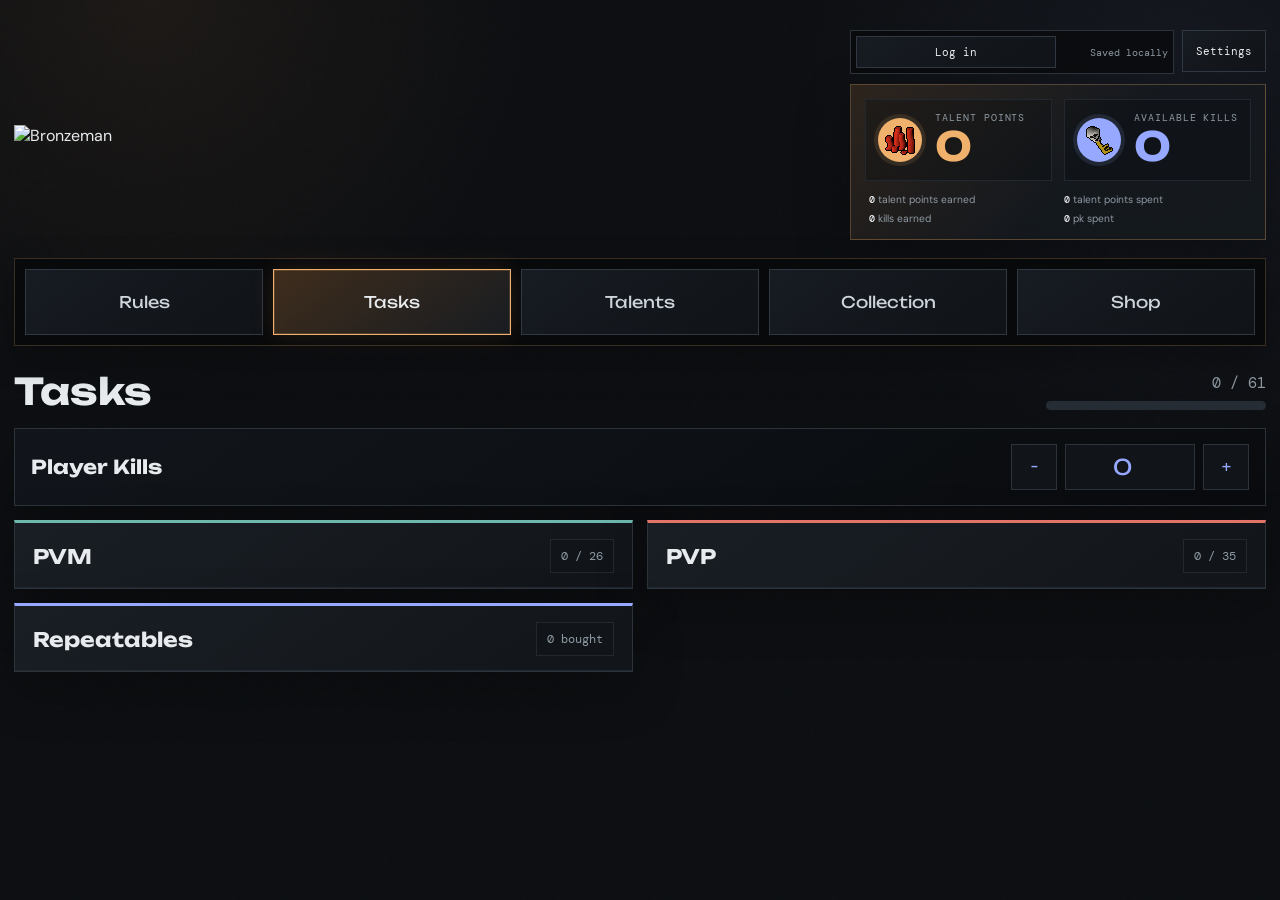
==== index.html @ a787fce7 "small fixes" ====
<!doctype html>
<html lang="en">
<head>
  <meta charset="UTF-8" />
  <meta name="viewport" content="width=device-width, initial-scale=1.0" />
  <title>Bronzeman Tracker</title>
  <link rel="preconnect" href="https://fonts.googleapis.com" />
  <link rel="preconnect" href="https://fonts.gstatic.com" crossorigin />
  <link href="https://fonts.googleapis.com/css2?family=DM+Mono:wght@400;500&family=DM+Sans:opsz,wght@9..40,400;9..40,500;9..40,600;9..40,700&family=Unbounded:wght@500;600;700&display=swap" rel="stylesheet" />
  <link rel="icon" href="favicon.ico" />
  <link rel="stylesheet" href="styles.css" />
</head>
<body>
  <div class="page-noise"></div>

  <main class="app-shell">
    <header class="hero stream-hero">
      <div>
        <img class="brand-banner" src="images/BronzemanPvP.png" alt="Bronzeman" />
      </div>

      <div class="header-side">
        <section class="auth-panel" aria-label="Account">
          <div class="account-main">
            <button id="loginButton" class="login-button" type="button">Log in</button>
            <div id="userPanel" class="user-panel" hidden>
              <img id="userPhoto" alt="" />
              <span id="userName"></span>
            </div>
            <span id="saveStatus" class="save-status">Saved locally</span>
          </div>
          <div class="settings-wrap">
            <button id="settingsButton" class="settings-button" type="button" aria-haspopup="menu" aria-expanded="false">Settings</button>
            <div id="settingsMenu" class="settings-menu" role="menu" hidden>
              <button id="resetButton" class="settings-item danger" type="button" role="menuitem">Reset progress</button>
              <div class="settings-divider"></div>
              <button id="logoutButton" class="settings-item" type="button" role="menuitem">Sign out</button>
            </div>
          </div>
        </section>

        <section class="point-panel" aria-label="Point totals">
        <div class="point-stat primary">
          <span class="point-icon"><img src="images/other/Blood_money_10000.png" alt="" /></span>
          <div>
            <span class="stat-label">TALENT POINTS</span>
            <strong id="availablePoints">0</strong>
          </div>
        </div>
        <div class="point-stat">
          <span class="point-icon kp"><img src="images/items/Loot%20key.png" alt="" /></span>
          <div>
            <span class="stat-label">AVAILABLE KILLS</span>
            <strong id="killPoints">0</strong>
          </div>
        </div>
        <div class="point-breakdown" aria-label="Point breakdown">
          <span><b id="earnedPoints">0</b> talent points earned</span>
          <span><b id="spentPoints">0</b> talent points spent</span>
          <span><b id="killsEarned">0</b> kills earned</span>
          <span><b id="shopSpent">0</b> pk spent</span>
        </div>
      </section>
      </div>
    </header>

    <nav class="tabs" aria-label="Progress sections">
      <button class="tab-button" type="button" data-tab="rules" aria-selected="false">Rules</button>
      <button class="tab-button active" type="button" data-tab="tasks" aria-selected="true">Tasks</button>
      <button class="tab-button" type="button" data-tab="talents" aria-selected="false">Talents</button>
      <button class="tab-button" type="button" data-tab="unlocks" aria-selected="false">Collection</button>
      <button class="tab-button" type="button" data-tab="shop" aria-selected="false">Shop</button>
    </nav>

    <section class="tab-panel active" id="tasksPanel">
      <section class="section-heading compact-heading">
        <h2>Tasks</h2>
        <div class="progress-summary">
          <span id="challengeProgress">0 / 61</span>
          <div class="progress-track" aria-hidden="true"><span id="progressBar"></span></div>
        </div>
      </section>

      <section class="kill-counter" aria-label="Player kill counter">
        <h3>Player Kills</h3>
        <div class="kill-controls">
          <button id="removeKillButton" type="button" aria-label="Remove one player kill">-</button>
          <input id="playerKills" type="number" min="0" step="1" value="0" aria-label="Player kills" />
          <button id="addKillButton" type="button" aria-label="Add one player kill">+</button>
        </div>
      </section>

      <section class="challenge-area">
        <article class="challenge-card pvm-card">
          <div class="card-header">
            <h3>PVM</h3>
            <span class="challenge-count" id="pvmCount">0 / 26</span>
          </div>
          <div class="challenge-list staged" id="pvmList"></div>
        </article>

        <article class="challenge-card pvp-card">
          <div class="card-header">
            <h3>PVP</h3>
            <span class="challenge-count" id="pvpCount">0 / 35</span>
          </div>
          <div class="challenge-list" id="pvpList"></div>
        </article>

        <article class="challenge-card repeatable-card">
          <div class="card-header">
            <h3>Repeatables</h3>
            <span class="challenge-count" id="repeatableCount">0 bought</span>
          </div>
          <div class="challenge-list" id="repeatableList"></div>
        </article>
      </section>
    </section>

    <section class="tab-panel" id="talentsPanel">
      <section class="section-heading compact-heading">
        <h2>Talents</h2>
      </section>

      <section class="tree-wrap" aria-label="Bronzeman unlock tree">
        <div class="tree-legend">
          <span><i class="legend-dot available"></i>Available</span>
          <span><i class="legend-dot locked"></i>Locked</span>
          <span><i class="legend-dot purchased"></i>Bought</span>
        </div>
        <div class="talent-tree" id="talentTree"></div>
      </section>
    </section>

    <section class="tab-panel" id="unlocksPanel">
      <section class="section-heading compact-heading">
        <h2>Collection</h2>
      </section>

      <section class="collection-control-strip" aria-label="Collection controls">
        <label class="collection-search">
          <span>Search</span>
          <input id="collectionSearch" type="search" list="collectionSearchResults" autocomplete="off" placeholder="Search items" />
          <datalist id="collectionSearchResults"></datalist>
        </label>
        <button id="manualUnlockButton" class="manual-unlock-button" type="button">Unlock</button>
        <div class="collection-filters" id="collectionFilters" role="group" aria-label="Collection filter"></div>
      </section>

      <section class="unlocked-wrap" id="unlocksList" aria-label="Collection"></section>
    </section>

    <section class="tab-panel" id="shopPanel">
      <section class="section-heading compact-heading">
        <h2>Shop</h2>
      </section>

      <section class="shop-grid" id="shopList" aria-label="GE purchase shop"></section>
    </section>

    <section class="tab-panel" id="rulesPanel">
      <section class="section-heading compact-heading">
        <h2>Rules</h2>
      </section>

      <section class="rules-wrap" aria-label="Bronzeman mode rules and information">
        <article class="rules-intro">
          <h3>Bronzeman Mode</h3>
          <p>Wilderness Bronzeman is a PvP-first OSRS challenge where progress comes from Wilderness content, player kills, and milestone unlocks.</p>
        </article>

        <div class="rules-grid">
          <article class="rule-card">
            <h3>Wilderness Locked</h3>
            <p>Progress stays in the Wilderness and PvP spaces, including LMS and other PvP minigames.</p>
          </article>
          <article class="rule-card">
            <h3>PK Loot Unlocks</h3>
            <p>PK loot unlocks regular collection items, but anything that exists as a talent still requires buying that talent before use.</p>
          </article>
          <article class="rule-card">
            <h3>Talent Items</h3>
            <p>Buying a talent unlocks one copy. If the item uses an attachment or imbue, future rebuilds require buying that attachment from the shop, like Saradomin's tear for a blessed Saradomin sword.</p>
          </article>
          <article class="rule-card">
            <h3>PvM Task Timing</h3>
            <p>Items that complete PvM challenges do not award talent points until the account also meets that challenge tier's kill requirement.</p>
          </article>
          <article class="rule-card">
            <h3>Tasks Buy Talents</h3>
            <p>Completed tasks award talent points for account power.</p>
          </article>
          <article class="rule-card">
            <h3>Kills Buy Supplies</h3>
            <p>Each player kill awards PK points that can be spent on GE shop purchases and repeatable KC grinds.</p>
          </article>
          <article class="rule-card">
            <h3>GE Purchases Use Shop</h3>
            <p>The shop is for items bought from the Grand Exchange instead of earned through Wilderness content.</p>
          </article>
          <article class="rule-card">
            <h3>Honor The Spirit</h3>
            <p>Off-meta, risky, and funny PK setups are encouraged.</p>
          </article>
        </div>
      </section>
    </section>

  </main>

  <template id="challengeTemplate">
    <label class="challenge-item">
      <input type="checkbox" />
      <span class="checkmark" aria-hidden="true"></span>
      <span class="challenge-text"></span>
      <span class="point-reward">+1 TP</span>
    </label>
  </template>

  <script type="module" src="app.js"></script>
</body>
</html>
---- styles.css ----
@import url("https://fonts.googleapis.com/css2?family=DM+Mono:wght@400;500&family=DM+Sans:opsz,wght@9..40,400;9..40,500;9..40,600;9..40,700&family=Unbounded:wght@500;600;700&display=swap");

:root {
  --bg: #0d0f12;
  --bg-deep: #08090b;
  --panel: #15191e;
  --panel-2: #1a1f25;
  --line: #2c333b;
  --line-soft: #22282f;
  --text: #e8ebed;
  --muted: #8f9aa3;
  --faint: #5c6670;
  --bronze: #d18d4b;
  --bronze-bright: #f0b16c;
  --bronze-dark: #7e4723;
  --pvm: #6db7ad;
  --pvp: #e27467;
  --kp: #96a8ff;
  --good: #8fd174;
  --danger: #e67d72;
  --shadow: 0 18px 50px rgba(0, 0, 0, 0.28);
}

* {
  box-sizing: border-box;
}

html {
  min-width: 320px;
  background: var(--bg-deep);
}

body {
  margin: 0;
  min-height: 100vh;
  color: var(--text);
  background:
    radial-gradient(circle at 8% 0%, rgba(209, 141, 75, 0.10), transparent 30rem),
    radial-gradient(circle at 90% 20%, rgba(109, 183, 173, 0.07), transparent 28rem),
    var(--bg);
  font-family: "DM Sans", Arial, sans-serif;
}

button,
input {
  font: inherit;
}

button {
  color: inherit;
}

.page-noise {
  position: fixed;
  pointer-events: none;
  inset: 0;
  opacity: 0.18;
  background-image: url("data:image/svg+xml,%3Csvg viewBox='0 0 220 220' xmlns='http://www.w3.org/2000/svg'%3E%3Cfilter id='n'%3E%3CfeTurbulence type='fractalNoise' baseFrequency='.9' numOctaves='2' stitchTiles='stitch'/%3E%3C/filter%3E%3Crect width='100%25' height='100%25' filter='url(%23n)' opacity='.26'/%3E%3C/svg%3E");
  mix-blend-mode: soft-light;
}

.app-shell {
  position: relative;
  width: min(1220px, calc(100% - 34px));
  margin: 0 auto;
  padding: 58px 0 36px;
}

.hero {
  display: grid;
  grid-template-columns: 1fr auto;
  align-items: end;
  gap: 32px;
  padding-bottom: 34px;
}

.eyebrow {
  margin: 0 0 8px;
  color: var(--bronze);
  font-family: "DM Mono", monospace;
  font-size: 0.69rem;
  font-weight: 500;
  letter-spacing: 0.12em;
}

h1,
h2,
h3,
strong {
  margin: 0;
}

h1,
h2,
h3 {
  font-family: "Unbounded", sans-serif;
  letter-spacing: 0;
}

h1 {
  max-width: 750px;
  font-size: clamp(2.2rem, 5vw, 4.7rem);
  line-height: 0.97;
}

h1 span {
  color: var(--bronze-bright);
}

.hero-copy {
  max-width: 610px;
  margin: 18px 0 0;
  color: var(--muted);
  font-size: 1rem;
  line-height: 1.55;
}

.point-panel {
  display: grid;
  width: 350px;
  gap: 13px;
  padding: 18px;
  background: linear-gradient(135deg, rgba(209, 141, 75, 0.16), rgba(21, 25, 30, 0.9) 55%);
  border: 1px solid rgba(240, 177, 108, 0.42);
  box-shadow: var(--shadow);
}

.point-stat {
  display: grid;
  grid-template-columns: auto 1fr;
  align-items: center;
  gap: 13px;
}

.point-stat.primary {
  padding-bottom: 13px;
  border-bottom: 1px solid rgba(255, 255, 255, 0.08);
}

.point-icon {
  display: grid;
  place-items: center;
  width: 48px;
  height: 48px;
  color: #1c1510;
  background: var(--bronze-bright);
  border-radius: 50%;
  font-family: "DM Mono", monospace;
  font-size: 0.78rem;
  font-weight: 500;
  box-shadow: 0 0 0 4px rgba(240, 177, 108, 0.12);
}

.point-icon.kp {
  color: #101322;
  background: var(--kp);
  box-shadow: 0 0 0 4px rgba(150, 168, 255, 0.12);
}

.stat-label {
  display: block;
  color: var(--muted);
  font-family: "DM Mono", monospace;
  font-size: 0.64rem;
  letter-spacing: 0.09em;
}

#availablePoints,
#killPoints {
  font-family: "Unbounded", sans-serif;
  font-size: 2.1rem;
  line-height: 1.1;
}

#availablePoints {
  color: var(--bronze-bright);
}

#killPoints {
  color: var(--kp);
}

.point-breakdown {
  display: flex;
  flex-wrap: wrap;
  gap: 8px 15px;
  color: var(--muted);
  font-size: 0.78rem;
}

.point-breakdown b {
  color: var(--text);
  font-family: "DM Mono", monospace;
  font-weight: 500;
}

.rule-strip {
  display: flex;
  align-items: center;
  gap: 11px;
  min-height: 52px;
  margin-bottom: 26px;
  padding: 11px 14px;
  color: #b9c1c7;
  background: rgba(25, 30, 36, 0.78);
  border-top: 1px solid var(--line);
  border-bottom: 1px solid var(--line);
  font-size: 0.87rem;
}

.rule-strip p {
  margin: 0;
  line-height: 1.4;
}

.rule-bullet {
  width: 8px;
  height: 8px;
  flex: none;
  background: var(--bronze);
  transform: rotate(45deg);
}

.reset-button {
  margin-left: auto;
  flex: none;
  padding: 7px 10px;
  color: var(--muted);
  background: transparent;
  border: 1px solid var(--line);
  cursor: pointer;
  font: 0.72rem "DM Mono", monospace;
  transition: 160ms ease;
}

.reset-button:hover {
  color: var(--danger);
  border-color: var(--danger);
}

.tabs {
  display: flex;
  gap: 8px;
  margin-bottom: 34px;
  padding: 6px;
  background: rgba(9, 11, 14, 0.58);
  border: 1px solid var(--line);
}

.tab-button {
  min-height: 38px;
  padding: 0 15px;
  color: var(--muted);
  background: transparent;
  border: 1px solid transparent;
  cursor: pointer;
  font: 0.72rem "DM Mono", monospace;
  letter-spacing: 0.04em;
  transition: 150ms ease;
}

.tab-button:hover,
.tab-button.active {
  color: var(--text);
  background: var(--panel-2);
  border-color: var(--line);
}

.tab-button.active {
  color: var(--bronze-bright);
}

.tab-panel {
  display: none;
}

.tab-panel.active {
  display: block;
}

.section-heading {
  display: flex;
  align-items: end;
  justify-content: space-between;
  gap: 24px;
  margin-bottom: 18px;
}

.section-heading h2 {
  font-size: clamp(1.2rem, 2vw, 1.6rem);
}

.progress-summary {
  display: grid;
  gap: 8px;
  min-width: min(310px, 100%);
  color: var(--muted);
  font-family: "DM Mono", monospace;
  font-size: 0.72rem;
  text-align: right;
}

.progress-track {
  width: 100%;
  height: 7px;
  overflow: hidden;
  background: #252c33;
  border-radius: 999px;
}

.progress-track span {
  display: block;
  width: 0;
  height: 100%;
  background: linear-gradient(90deg, var(--bronze-dark), var(--bronze-bright));
  border-radius: inherit;
  transition: width 240ms ease;
}

.kill-counter {
  display: flex;
  align-items: center;
  justify-content: space-between;
  gap: 18px;
  margin-bottom: 18px;
  padding: 16px 18px;
  background: linear-gradient(145deg, rgba(19, 23, 29, 0.98), rgba(12, 15, 19, 0.98));
  border: 1px solid var(--line);
  box-shadow: var(--shadow);
}

.kill-counter h3 {
  font-size: 0.95rem;
}

.kill-controls {
  display: grid;
  grid-template-columns: 38px 110px 38px;
  gap: 8px;
}

.kill-controls button,
.kill-controls input {
  height: 38px;
  color: var(--text);
  background: #11151a;
  border: 1px solid var(--line);
  text-align: center;
}

.kill-controls button {
  cursor: pointer;
  color: var(--kp);
  font: 1.05rem "DM Mono", monospace;
}

.challenge-area {
  display: grid;
  grid-template-columns: repeat(2, minmax(0, 1fr));
  gap: 18px;
}

.challenge-card {
  overflow: hidden;
  background: linear-gradient(145deg, rgba(26, 31, 37, 0.98), rgba(18, 22, 27, 0.98));
  border: 1px solid var(--line);
  box-shadow: var(--shadow);
}

.pvm-card {
  border-top: 3px solid var(--pvm);
}

.pvp-card {
  border-top: 3px solid var(--pvp);
}

.repeatable-card {
  border-top: 3px solid var(--kp);
}

.card-header {
  display: flex;
  align-items: center;
  justify-content: space-between;
  gap: 16px;
  padding: 21px 22px 17px;
  border-bottom: 1px solid var(--line-soft);
}

.card-header .eyebrow {
  margin-bottom: 7px;
}

.pvm-card .eyebrow {
  color: var(--pvm);
}

.pvp-card .eyebrow {
  color: var(--pvp);
}

.card-header h3 {
  font-size: 1rem;
}

.challenge-count {
  padding: 6px 8px;
  color: var(--muted);
  background: #11151a;
  border: 1px solid var(--line-soft);
  font: 0.68rem "DM Mono", monospace;
  white-space: nowrap;
}

.challenge-list,
.stage-list {
  display: grid;
}

.challenge-stage + .challenge-stage {
  border-top: 1px solid var(--line);
}

.stage-header {
  display: flex;
  align-items: center;
  justify-content: space-between;
  gap: 12px;
  padding: 12px 16px;
  background: rgba(7, 9, 11, 0.22);
  border-bottom: 1px solid var(--line-soft);
}

.stage-header span,
.stage-header em {
  color: var(--muted);
  font: 0.64rem "DM Mono", monospace;
  letter-spacing: 0.06em;
  text-transform: uppercase;
}

.stage-header strong {
  display: block;
  margin-top: 4px;
  color: var(--text);
  font-size: 0.82rem;
}

.challenge-stage.locked .stage-header strong {
  color: var(--faint);
}

.challenge-stage.unlocked .stage-header strong {
  color: var(--pvm);
}

.challenge-item {
  display: grid;
  grid-template-columns: 24px 1fr auto;
  align-items: center;
  min-height: 42px;
  gap: 9px;
  padding: 9px 14px 9px 18px;
  border-bottom: 1px solid var(--line-soft);
  cursor: pointer;
  transition: background 140ms ease, opacity 140ms ease;
}

.challenge-item:last-child {
  border-bottom: 0;
}

.challenge-item:hover {
  background: rgba(255, 255, 255, 0.026);
}

.challenge-item.locked {
  cursor: not-allowed;
  opacity: 0.52;
}

.repeatable-item {
  cursor: default;
}

.repeatable-item .repeatable-mark {
  color: var(--kp);
  border-color: rgba(245, 181, 96, 0.5);
  font-size: 0.48rem;
}

.repeatable-actions {
  display: inline-flex;
  align-items: center;
  gap: 8px;
}

.repeatable-actions button {
  min-width: 54px;
  padding: 6px 8px;
  color: #15120d;
  background: var(--kp);
  border: 0;
  border-radius: 3px;
  font: 0.62rem "DM Mono", monospace;
  cursor: pointer;
}

.repeatable-actions button:disabled {
  color: var(--faint);
  background: #20262c;
  cursor: not-allowed;
}

.challenge-item input {
  position: absolute;
  opacity: 0;
  pointer-events: none;
}

.checkmark {
  display: grid;
  place-items: center;
  width: 23px;
  height: 18px;
  color: transparent;
  border: 1px solid #67717b;
  border-radius: 3px;
  font: 0.53rem "DM Mono", monospace;
  font-weight: 700;
  transition: 140ms ease;
}

.challenge-text {
  color: #cbd1d6;
  font-size: 0.84rem;
  line-height: 1.24;
  transition: 140ms ease;
}

.point-reward {
  color: var(--faint);
  font: 0.63rem "DM Mono", monospace;
  white-space: nowrap;
}

.challenge-item input:checked + .checkmark {
  color: #12170f;
  background: var(--good);
  border-color: var(--good);
}

.challenge-item:has(input:checked) .challenge-text {
  color: #77828b;
  text-decoration: line-through;
  text-decoration-color: #59636c;
}

.challenge-item:has(input:checked) .point-reward {
  color: var(--good);
}

.unlock-heading {
  margin-top: 0;
}

.tree-help {
  max-width: 410px;
  margin: 0;
  color: var(--muted);
  font-size: 0.86rem;
  line-height: 1.45;
  text-align: right;
}

.tree-wrap {
  overflow-x: auto;
  padding: 20px;
  background: linear-gradient(145deg, rgba(23, 27, 32, 0.99), rgba(14, 17, 21, 0.99));
  border: 1px solid var(--line);
  box-shadow: var(--shadow);
}

.tree-legend {
  display: flex;
  justify-content: flex-end;
  flex-wrap: wrap;
  gap: 14px;
  padding-bottom: 18px;
  color: var(--muted);
  font: 0.67rem "DM Mono", monospace;
}

.tree-legend span {
  display: inline-flex;
  align-items: center;
  gap: 6px;
}

.legend-dot {
  display: inline-block;
  width: 9px;
  height: 9px;
  border-radius: 50%;
}

.legend-dot.available {
  background: var(--bronze-bright);
}

.legend-dot.locked {
  background: #52606a;
}

.legend-dot.purchased {
  background: var(--good);
}

.talent-tree {
  --tree-line: #37414a;
  display: grid;
  grid-template-columns: repeat(4, minmax(210px, 1fr));
  gap: 28px;
  min-width: 940px;
  padding: 12px 0 10px;
}

.tier {
  position: relative;
  display: grid;
  align-content: center;
  gap: 14px;
  min-height: 340px;
  padding: 40px 14px 14px;
  border: 1px solid var(--line-soft);
  background: rgba(7, 9, 11, 0.22);
}

.tier::after {
  position: absolute;
  z-index: 0;
  top: 50%;
  right: -29px;
  width: 29px;
  height: 2px;
  content: "";
  background: var(--tree-line);
}

.tier::before {
  position: absolute;
  z-index: 0;
  top: calc(50% - 4px);
  right: -29px;
  width: 9px;
  height: 9px;
  content: "";
  background: var(--tree-line);
  transform: rotate(45deg);
}

.tier:last-child::after,
.tier:last-child::before {
  display: none;
}

.tier-label {
  position: absolute;
  top: 13px;
  left: 16px;
  color: var(--faint);
  font: 0.64rem "DM Mono", monospace;
  letter-spacing: 0.08em;
}

.tier-label b {
  color: var(--bronze);
  font-weight: 500;
}
.tier-requirement {
  position: absolute;
  top: 13px;
  right: 16px;
  color: var(--faint);
  font: 0.64rem "DM Mono", monospace;
  letter-spacing: 0.04em;
}

.tier-requirement.unlocked {
  color: var(--good);
}

.tier-requirement.locked {
  color: var(--muted);
}

.talent-node {
  position: relative;
  z-index: 1;
  display: grid;
  grid-template-columns: 42px 1fr auto;
  align-items: center;
  min-height: 82px;
  gap: 10px;
  padding: 12px;
  color: var(--text);
  background: linear-gradient(145deg, #20262d, #151a1f);
  border: 1px solid #3b464f;
  cursor: pointer;
  text-align: left;
  transition: transform 160ms ease, border-color 160ms ease, background 160ms ease, opacity 160ms ease;
}

.talent-node:not(:disabled):hover {
  transform: translateY(-3px);
  border-color: var(--bronze-bright);
}

.talent-node:disabled {
  cursor: not-allowed;
}

.talent-node.locked {
  opacity: 0.52;
  background: #151a1e;
  border-color: #273038;
}

.talent-node.available {
  border-color: rgba(240, 177, 108, 0.72);
  box-shadow: inset 0 0 0 1px rgba(240, 177, 108, 0.11), 0 0 20px rgba(209, 141, 75, 0.08);
}

.talent-node.purchased {
  border-color: rgba(143, 209, 116, 0.75);
  background: linear-gradient(145deg, rgba(48, 76, 47, 0.95), rgba(24, 37, 28, 0.95));
}

.node-art {
  display: grid;
  place-items: center;
  width: 42px;
  height: 42px;
  background: rgba(0, 0, 0, 0.24);
  border: 1px solid var(--line-soft);
}

.node-art img,
.shop-art img {
  max-width: 32px;
  max-height: 32px;
  image-rendering: pixelated;
}

.node-name {
  display: block;
  font-family: "Unbounded", sans-serif;
  font-size: 0.69rem;
  font-weight: 600;
  line-height: 1.35;
}

.node-meta {
  display: block;
  margin-top: 5px;
  color: var(--muted);
  font: 0.58rem "DM Mono", monospace;
  letter-spacing: 0.02em;
}

.node-cost {
  display: grid;
  place-items: center;
  width: 38px;
  height: 38px;
  color: #17120d;
  background: var(--bronze-bright);
  border-radius: 50%;
  font: 0.62rem "DM Mono", monospace;
  font-weight: 500;
  text-align: center;
}

.purchased .node-cost {
  color: #0d170d;
  background: var(--good);
}

.locked .node-cost {
  color: #9aa4ad;
  background: #2d353d;
}

.shop-grid {
  display: grid;
  grid-template-columns: repeat(2, minmax(0, 1fr));
  gap: 14px;
}

.shop-item {
  display: grid;
  grid-template-columns: 74px 1fr auto;
  align-items: center;
  gap: 14px;
  min-height: 104px;
  padding: 15px;
  background: linear-gradient(145deg, rgba(26, 31, 37, 0.98), rgba(18, 22, 27, 0.98));
  border: 1px solid var(--line);
  box-shadow: var(--shadow);
}

.shop-item.locked {
  opacity: 0.68;
}

.shop-art {
  display: flex;
  align-items: center;
  justify-content: center;
  flex-wrap: wrap;
  gap: 4px;
  min-height: 62px;
  padding: 8px;
  background: rgba(0, 0, 0, 0.24);
  border: 1px solid var(--line-soft);
}

.shop-copy h3 {
  margin-bottom: 6px;
  font-size: 0.84rem;
}

.shop-copy p {
  margin: 0 0 7px;
  color: var(--muted);
  font-size: 0.81rem;
  line-height: 1.35;
}

.shop-copy span {
  color: var(--faint);
  font: 0.63rem "DM Mono", monospace;
}

.shop-item button {
  min-width: 66px;
  height: 38px;
  color: #12151f;
  background: var(--kp);
  border: 0;
  cursor: pointer;
  font: 0.7rem "DM Mono", monospace;
  font-weight: 500;
}

.shop-item button:disabled {
  color: #9aa4ad;
  background: #2d353d;
  cursor: not-allowed;
}

footer {
  display: flex;
  justify-content: space-between;
  gap: 18px;
  margin-top: 23px;
  color: var(--faint);
  font-size: 0.72rem;
}

footer p {
  margin: 0;
}

code {
  color: #aeb7be;
  font-family: "DM Mono", monospace;
}

@media (max-width: 900px) {
  .app-shell {
    width: min(100% - 24px, 680px);
    padding-top: 36px;
  }

  .hero {
    grid-template-columns: 1fr;
    align-items: start;
  }

  .point-panel {
    width: min(100%, 390px);
  }

  .rule-strip,
  .section-heading,
  .kill-counter,
  footer {
    align-items: flex-start;
    flex-direction: column;
  }

  .reset-button {
    margin-left: 0;
  }

  .progress-summary,
  .tree-help {
    text-align: left;
  }

  .tabs {
    overflow-x: auto;
  }

  .tab-button {
    flex: 0 0 auto;
  }

  .challenge-area,
  .shop-grid {
    grid-template-columns: 1fr;
  }

  .talent-tree {
    min-width: 900px;
  }
}

@media (max-width: 520px) {
  .app-shell {
    width: min(100% - 18px, 620px);
  }

  h1 {
    font-size: 2.15rem;
  }

  .point-panel {
    width: 100%;
  }

  .tabs {
    padding: 5px;
  }

  .tab-button {
    padding: 0 10px;
    font-size: 0.66rem;
  }

  .kill-controls {
    width: 100%;
    grid-template-columns: 38px 1fr 38px;
  }

  .challenge-item {
    grid-template-columns: 24px 1fr;
  }

  .point-reward {
    grid-column: 2;
    font-size: 0.56rem;
  }

  .shop-item {
    grid-template-columns: 58px 1fr;
  }

  .shop-item button {
    grid-column: 2;
    width: max-content;
  }
}

/* Stream cleanup */
body {
  background:
    radial-gradient(circle at 12% 0%, rgba(209, 141, 75, 0.08), transparent 24rem),
    radial-gradient(circle at 92% 10%, rgba(150, 168, 255, 0.06), transparent 24rem),
    var(--bg);
}

.app-shell {
  width: min(1280px, calc(100% - 28px));
  padding: 30px 0 24px;
}

.stream-hero {
  align-items: center;
  padding-bottom: 18px;
}

.stream-hero .eyebrow {
  margin-bottom: 6px;
  font-size: 0.78rem;
}

.stream-hero h1 {
  font-size: clamp(2.8rem, 6vw, 5.8rem);
  line-height: 0.9;
}

.hero-copy,
.rule-strip,
.tree-help,
.node-meta {
  display: none;
}

.point-panel {
  width: min(430px, 100%);
  grid-template-columns: repeat(2, minmax(0, 1fr));
  gap: 12px;
  padding: 14px;
  border-color: rgba(240, 177, 108, 0.28);
}

.point-stat,
.point-stat.primary {
  display: grid;
  grid-template-columns: auto 1fr;
  min-height: 82px;
  padding: 12px;
  background: rgba(7, 9, 11, 0.28);
  border: 1px solid var(--line-soft);
}

.point-stat.primary {
  border-bottom: 1px solid var(--line-soft);
}

.point-icon {
  width: 44px;
  height: 44px;
}

#availablePoints,
#killPoints {
  font-size: 2.5rem;
}

.point-breakdown {
  grid-column: 1 / -1;
  justify-content: space-between;
  padding: 0 4px;
  font-size: 0.68rem;
}

.tabs {
  position: sticky;
  z-index: 5;
  top: 0;
  display: grid;
  grid-template-columns: repeat(3, minmax(0, 1fr));
  gap: 10px;
  margin: 0 0 22px;
  padding: 10px;
  background: rgba(8, 9, 11, 0.92);
  border: 1px solid rgba(240, 177, 108, 0.22);
  box-shadow: 0 14px 34px rgba(0, 0, 0, 0.28);
  backdrop-filter: blur(10px);
}

.tab-button {
  display: flex;
  align-items: center;
  justify-content: center;
  gap: 10px;
  min-height: 66px;
  padding: 0 18px;
  color: #cdd4da;
  background: linear-gradient(145deg, #171c22, #101318);
  border: 1px solid #303943;
  font: 1rem "Unbounded", sans-serif;
  letter-spacing: 0;
}

.tab-button span {
  display: grid;
  place-items: center;
  width: 30px;
  height: 30px;
  color: #101010;
  background: var(--muted);
  border-radius: 50%;
  font: 0.68rem "DM Mono", monospace;
}

.tab-button:hover,
.tab-button.active {
  color: var(--text);
  background: linear-gradient(145deg, rgba(209, 141, 75, 0.28), #181c21);
  border-color: var(--bronze-bright);
}

.tab-button.active {
  box-shadow: inset 0 0 0 1px rgba(240, 177, 108, 0.18), 0 0 24px rgba(209, 141, 75, 0.14);
}

.tab-button.active span {
  background: var(--bronze-bright);
}

.compact-heading {
  align-items: center;
  margin-bottom: 14px;
}

.compact-heading h2 {
  font-size: clamp(1.6rem, 3vw, 2.3rem);
}

.progress-summary {
  min-width: 220px;
  font-size: 0.95rem;
}

.progress-track {
  height: 9px;
}

.kill-counter {
  min-height: 78px;
  margin-bottom: 14px;
  padding: 14px 16px;
  background: linear-gradient(145deg, rgba(18, 22, 28, 0.98), rgba(9, 11, 14, 0.98));
}

.kill-counter .eyebrow {
  margin-bottom: 4px;
  color: var(--kp);
}

.kill-counter h3 {
  font-size: 1.2rem;
}

.kill-controls {
  grid-template-columns: 46px 130px 46px;
}

.kill-controls button,
.kill-controls input {
  height: 46px;
  font-size: 1.12rem;
}

.kill-controls input {
  color: var(--kp);
  font-family: "Unbounded", sans-serif;
  font-size: 1.35rem;
}

.challenge-area {
  gap: 14px;
}

.card-header {
  padding: 16px 18px 14px;
}

.card-header h3 {
  font-size: 1.12rem;
}

.challenge-count {
  padding: 8px 10px;
  font-size: 0.76rem;
}

.stage-header {
  padding: 10px 14px;
}

.stage-header span,
.stage-header em {
  font-size: 0.7rem;
}

.stage-header strong {
  font-size: 0.9rem;
}

.challenge-item {
  min-height: 46px;
  padding: 10px 14px;
}

.challenge-text {
  font-size: 0.92rem;
  line-height: 1.25;
}

.point-reward {
  font-size: 0.68rem;
}

.tree-wrap {
  padding: 16px;
}

.tree-legend {
  justify-content: flex-start;
  padding-bottom: 12px;
}

.talent-tree {
  grid-template-columns: repeat(4, minmax(220px, 1fr));
  min-width: 980px;
}

.tier {
  min-height: 315px;
}

.talent-node {
  min-height: 76px;
  grid-template-columns: 46px 1fr auto;
}

.node-art {
  width: 46px;
  height: 46px;
}

.node-art img,
.shop-art img {
  max-width: 36px;
  max-height: 36px;
}

.node-name {
  font-size: 0.78rem;
}

.shop-grid {
  grid-template-columns: repeat(4, minmax(0, 1fr));
  gap: 12px;
}

.shop-item {
  grid-template-columns: 1fr;
  align-content: start;
  min-height: 176px;
  gap: 10px;
  padding: 14px;
}

.shop-art {
  min-height: 70px;
}

.shop-copy h3 {
  min-height: 38px;
  margin: 0;
  font-size: 0.86rem;
  line-height: 1.25;
}

.shop-copy span {
  display: inline-block;
  margin-top: 8px;
  font-size: 0.72rem;
}

.shop-item button {
  width: 100%;
  height: 40px;
  font-size: 0.78rem;
}

.stream-footer {
  align-items: center;
  margin-top: 18px;
  padding-top: 12px;
  border-top: 1px solid var(--line-soft);
}

.stream-footer .reset-button {
  margin-left: 0;
}

@media (max-width: 900px) {
  .tabs {
    grid-template-columns: 1fr;
    position: static;
  }

  .tab-button {
    min-height: 54px;
  }

  .point-panel,
  .shop-grid {
    grid-template-columns: 1fr;
  }

  .point-breakdown {
    justify-content: flex-start;
  }
}

@media (max-width: 520px) {
  .stream-hero h1 {
    font-size: 2.8rem;
  }

  .tab-button {
    font-size: 0.9rem;
  }

  .shop-item {
    grid-template-columns: 1fr;
  }

  .shop-item button {
    grid-column: auto;
  }
}

/* Expanded PvP progression */
.talent-tree {
  grid-template-columns: repeat(5, minmax(220px, 1fr));
  min-width: 1180px;
}

.tier {
  min-height: 430px;
}

.card-header > h3 {
  color: var(--text);
  font-size: 1.25rem;
}

.tab-button {
  gap: 0;
}

.kill-counter > h3 {
  margin: 0;
}

@media (max-width: 900px) {
  .talent-tree {
    min-width: 1120px;
  }
}

/* Clearer point icons and safer talent sizing */
.point-icon img {
  max-width: 31px;
  max-height: 31px;
  image-rendering: pixelated;
}

.stat-label {
  line-height: 1.15;
}

.point-breakdown {
  font-size: 0.64rem;
}

.talent-tree {
  grid-template-columns: repeat(5, minmax(250px, 1fr));
  min-width: 1360px;
  gap: 22px;
}

.tier {
  align-content: start;
  min-height: 520px;
  gap: 12px;
  padding: 42px 12px 16px;
  overflow: hidden;
}

.talent-node {
  width: 100%;
  min-width: 0;
  min-height: 72px;
  grid-template-columns: 50px minmax(0, 1fr) 58px;
  gap: 8px;
  padding: 10px;
}

.node-art {
  display: flex;
  align-items: center;
  justify-content: center;
  flex-wrap: wrap;
  gap: 2px;
  width: 50px;
  height: 50px;
}

.node-art img {
  max-width: 30px;
  max-height: 30px;
}

.node-art img:nth-child(n + 2) {
  max-width: 24px;
  max-height: 24px;
}

.node-name {
  min-width: 0;
  font-size: 0.72rem;
  line-height: 1.25;
  overflow-wrap: anywhere;
}

.node-cost {
  width: 58px;
  height: 34px;
  border-radius: 7px;
  font-size: 0.54rem;
  line-height: 1.05;
}

.point-reward {
  min-width: 58px;
  text-align: right;
}

.shop-item button {
  font-size: 0.72rem;
}

@media (max-width: 900px) {
  .talent-tree {
    min-width: 1280px;
  }
}

/* Top-down talent layout */
.tree-wrap {
  overflow-x: visible;
}

.talent-tree {
  display: grid;
  grid-template-columns: 1fr;
  min-width: 0;
  gap: 18px;
  padding: 8px 0 4px;
}

.tier {
  display: grid;
  grid-template-columns: repeat(auto-fit, minmax(225px, 1fr));
  align-items: stretch;
  align-content: start;
  gap: 12px;
  min-height: 0;
  padding: 44px 14px 16px;
  overflow: visible;
}

.tier::before,
.tier::after {
  display: none;
}

.talent-node {
  min-height: 76px;
}

@media (max-width: 900px) {
  .tree-wrap {
    overflow-x: visible;
  }

  .talent-tree {
    min-width: 0;
  }
}

/* Firebase account UI */
.header-side {
  display: grid;
  gap: 10px;
  justify-items: end;
}

.auth-panel {
  display: flex;
  justify-content: flex-end;
  width: min(430px, 100%);
}

.login-button,
.logout-button {
  min-height: 36px;
  padding: 0 13px;
  color: var(--text);
  background: linear-gradient(145deg, #171c22, #101318);
  border: 1px solid #303943;
  cursor: pointer;
  font: 0.7rem "DM Mono", monospace;
  transition: 150ms ease;
}

.login-button:hover,
.logout-button:hover {
  border-color: var(--bronze-bright);
  color: var(--bronze-bright);
}

.login-button:disabled {
  opacity: 0.55;
  cursor: wait;
}

.user-panel {
  display: grid;
  grid-template-columns: 32px minmax(0, 1fr) auto;
  align-items: center;
  gap: 9px;
  max-width: 430px;
  min-height: 42px;
  padding: 5px 5px 5px 8px;
  background: rgba(8, 9, 11, 0.72);
  border: 1px solid var(--line);
}

.user-panel[hidden],
.login-button[hidden] {
  display: none;
}

.user-panel img {
  width: 32px;
  height: 32px;
  border-radius: 50%;
  background: #11151a;
}

.user-panel span {
  min-width: 0;
  overflow: hidden;
  color: var(--text);
  font-size: 0.82rem;
  text-overflow: ellipsis;
  white-space: nowrap;
}

.logout-button {
  min-height: 30px;
  padding: 0 9px;
  color: var(--muted);
  font-size: 0.62rem;
}

@media (max-width: 900px) {
  .header-side {
    justify-items: stretch;
    width: min(100%, 430px);
  }

  .auth-panel {
    justify-content: flex-start;
  }
}

/* Branding, rules, and shop stack counts */
.brand-banner {
  display: block;
  width: min(560px, 45vw);
  max-height: 170px;
  object-fit: contain;
  object-position: left center;
}

.tabs {
  grid-template-columns: repeat(4, minmax(0, 1fr));
}

.rules-wrap {
  display: grid;
  gap: 16px;
}

.rules-intro,
.rule-card {
  background: linear-gradient(145deg, rgba(26, 31, 37, 0.98), rgba(18, 22, 27, 0.98));
  border: 1px solid var(--line);
  box-shadow: var(--shadow);
}

.rules-intro {
  padding: 22px;
  border-top: 3px solid var(--bronze-bright);
}

.rules-intro h3,
.rule-card h3 {
  margin: 0 0 8px;
  font-size: 1rem;
}

.rules-intro p,
.rule-card p {
  margin: 0;
  color: var(--muted);
  font-size: 0.9rem;
  line-height: 1.45;
}

.rules-grid {
  display: grid;
  grid-template-columns: repeat(3, minmax(0, 1fr));
  gap: 12px;
}

.rule-card {
  min-height: 124px;
  padding: 17px;
}

.shop-art {
  gap: 8px;
}

.shop-stack {
  position: relative;
  display: grid;
  place-items: center;
  width: 38px;
  height: 38px;
}

.shop-stack img {
  max-width: 36px;
  max-height: 36px;
  image-rendering: pixelated;
}

.stack-amount {
  position: absolute;
  right: -2px;
  bottom: -3px;
  color: #ffff00;
  font: 0.62rem "DM Mono", monospace;
  font-weight: 500;
  line-height: 1;
  text-shadow: 1px 1px 0 #000, -1px 1px 0 #000, 1px -1px 0 #000, -1px -1px 0 #000;
  pointer-events: none;
}

.shop-copy h3 {
  min-height: auto;
}

@media (max-width: 900px) {
  .brand-banner {
    width: min(100%, 430px);
    max-height: 130px;
  }

  .tabs {
    grid-template-columns: 1fr;
  }

  .rules-grid {
    grid-template-columns: 1fr;
  }
}

/* Integrated account, save, and points header */
.header-side {
  width: min(500px, 100%);
  justify-items: stretch;
}

.auth-panel {
  position: relative;
  display: grid;
  grid-template-columns: minmax(0, 1fr) auto;
  align-items: stretch;
  gap: 8px;
  width: 100%;
}

.account-main {
  display: grid;
  grid-template-columns: minmax(0, 1fr) auto;
  align-items: center;
  gap: 8px;
  min-height: 42px;
  padding: 5px;
  background: rgba(8, 9, 11, 0.72);
  border: 1px solid var(--line);
}

.login-button {
  width: 100%;
  min-height: 32px;
}

.user-panel {
  width: 100%;
  max-width: none;
  min-height: 32px;
  grid-template-columns: 32px minmax(0, 1fr);
  padding: 0;
  background: transparent;
  border: 0;
}

.save-status {
  min-width: 104px;
  color: var(--muted);
  font: 0.62rem "DM Mono", monospace;
  text-align: right;
  white-space: nowrap;
}

.settings-wrap {
  position: relative;
}

.settings-button {
  min-height: 42px;
  padding: 0 13px;
  color: var(--text);
  background: linear-gradient(145deg, #171c22, #101318);
  border: 1px solid #303943;
  cursor: pointer;
  font: 0.68rem "DM Mono", monospace;
  transition: 150ms ease;
}

.settings-button:hover,
.settings-button[aria-expanded="true"] {
  color: var(--bronze-bright);
  border-color: var(--bronze-bright);
}

.settings-menu {
  position: absolute;
  z-index: 30;
  top: calc(100% + 7px);
  right: 0;
  display: grid;
  width: 190px;
  padding: 6px;
  background: rgba(11, 13, 16, 0.98);
  border: 1px solid var(--line);
  box-shadow: var(--shadow);
}

.settings-menu[hidden],
.settings-item[hidden] {
  display: none;
}

.settings-item {
  min-height: 36px;
  padding: 0 10px;
  color: var(--muted);
  background: transparent;
  border: 0;
  cursor: pointer;
  font: 0.68rem "DM Mono", monospace;
  text-align: left;
}

.settings-item:hover {
  color: var(--text);
  background: rgba(255, 255, 255, 0.05);
}

.settings-item.danger:hover {
  color: var(--danger);
}

.settings-divider {
  height: 1px;
  margin: 6px 0;
  background: var(--line-soft);
}

.header-side .point-panel {
  width: 100%;
}

.point-breakdown {
  display: grid;
  grid-template-columns: repeat(2, minmax(0, 1fr));
  gap: 6px 12px;
  justify-content: stretch;
}

.point-breakdown span {
  min-width: 0;
}

@media (max-width: 900px) {
  .header-side {
    width: min(100%, 500px);
  }
}

@media (max-width: 520px) {
  .auth-panel,
  .account-main {
    grid-template-columns: 1fr;
  }

  .save-status {
    min-width: 0;
    text-align: left;
  }

  .settings-button {
    width: 100%;
  }

  .settings-menu {
    left: 0;
    right: auto;
    width: 100%;
  }

  .point-breakdown {
    grid-template-columns: 1fr;
  }
}

/* Shop categories, unlocked items, and cleaner task checks */
.brand-banner {
  width: min(720px, 50vw);
  max-height: 220px;
}

.tabs {
  grid-template-columns: repeat(5, minmax(0, 1fr));
}

.checkmark {
  position: relative;
  width: 22px;
  height: 22px;
  color: transparent;
  border-radius: 4px;
}

.checkmark::after {
  position: absolute;
  top: 2px;
  left: 7px;
  width: 6px;
  height: 12px;
  content: "";
  border-right: 2px solid currentColor;
  border-bottom: 2px solid currentColor;
  opacity: 0;
  transform: rotate(42deg);
}

.challenge-item input:checked + .checkmark {
  color: #12170f;
}

.challenge-item input:checked + .checkmark::after {
  opacity: 1;
}

.shop-grid {
  display: grid;
  grid-template-columns: 1fr;
  gap: 18px;
}

.shop-category {
  display: grid;
  gap: 10px;
}

.shop-category-title,
.unlocked-group-title {
  color: var(--bronze-bright);
  font-size: 0.9rem;
}

.shop-category-grid {
  display: grid;
  grid-template-columns: repeat(4, minmax(0, 1fr));
  gap: 12px;
}

.purchase-count {
  display: inline-block;
  margin-top: 6px;
  color: var(--kp);
  font: 0.68rem "DM Mono", monospace;
}

.unlocked-wrap {
  display: grid;
  gap: 18px;
}

.unlocked-group {
  display: grid;
  gap: 10px;
}

.unlocked-grid {
  display: grid;
  grid-template-columns: repeat(5, minmax(0, 1fr));
  gap: 12px;
}

.unlocked-item {
  display: grid;
  grid-template-columns: 58px minmax(0, 1fr);
  align-items: center;
  gap: 12px;
  min-height: 82px;
  padding: 12px;
  background: linear-gradient(145deg, rgba(26, 31, 37, 0.98), rgba(18, 22, 27, 0.98));
  border: 1px solid var(--line);
  box-shadow: var(--shadow);
}

.unlocked-art {
  display: flex;
  align-items: center;
  justify-content: center;
  flex-wrap: wrap;
  gap: 2px;
  width: 58px;
  height: 58px;
  background: rgba(0, 0, 0, 0.24);
  border: 1px solid var(--line-soft);
}

.unlocked-art img {
  max-width: 34px;
  max-height: 34px;
  image-rendering: pixelated;
}

.unlocked-art img:nth-child(n + 2) {
  max-width: 25px;
  max-height: 25px;
}

.unlocked-copy h3 {
  margin: 0 0 5px;
  font-size: 0.76rem;
  line-height: 1.25;
}

.unlocked-copy span,
.empty-unlocks {
  margin: 0;
  color: var(--muted);
  font: 0.66rem "DM Mono", monospace;
}

.empty-unlocks {
  grid-column: 1 / -1;
  padding: 16px;
  background: rgba(8, 9, 11, 0.4);
  border: 1px solid var(--line-soft);
}

@media (max-width: 1100px) {
  .brand-banner {
    width: min(100%, 500px);
    max-height: 170px;
  }
}

@media (max-width: 900px) {
  .tabs,
  .shop-category-grid,
  .unlocked-grid {
    grid-template-columns: 1fr;
  }
}

/* Checkable Unlocks cards */
.unlocked-item {
  position: relative;
}

.unlocked-item.checkable {
  cursor: pointer;
  padding-right: 42px;
  transition: 150ms ease;
}

.unlocked-item.checkable:hover {
  border-color: rgba(240, 177, 108, 0.58);
}

.unlocked-item.checkable input {
  position: absolute;
  top: 12px;
  right: 12px;
  width: 20px;
  height: 20px;
  margin: 0;
  accent-color: var(--good);
  cursor: pointer;
}

.unlocked-item.checkable:has(input:checked) {
  border-color: rgba(143, 209, 116, 0.78);
  background: linear-gradient(145deg, rgba(35, 56, 34, 0.98), rgba(18, 28, 22, 0.98));
}

.unlocked-item.checkable:has(input:checked) .unlocked-copy span {
  color: var(--good);
}

/* Searchable collection controls */
.collection-control-strip {
  display: grid;
  grid-template-columns: minmax(220px, 1fr) auto minmax(150px, auto);
  gap: 10px;
  align-items: end;
  margin-bottom: 16px;
  padding: 12px;
  background: rgba(8, 9, 11, 0.58);
  border: 1px solid var(--line);
}

.collection-search,
.collection-sort {
  display: grid;
  gap: 5px;
  min-width: 0;
}

.collection-search span,
.collection-sort span {
  color: var(--muted);
  font: 0.62rem "DM Mono", monospace;
  letter-spacing: 0.06em;
  text-transform: uppercase;
}

.collection-search input,
.collection-sort select {
  width: 100%;
  min-height: 38px;
  color: var(--text);
  background: #101318;
  border: 1px solid #303943;
  padding: 0 10px;
}

.manual-unlock-button,
.collection-filters button {
  min-height: 38px;
  color: var(--muted);
  background: linear-gradient(145deg, #171c22, #101318);
  border: 1px solid #303943;
  cursor: pointer;
  font: 0.66rem "DM Mono", monospace;
  transition: 150ms ease;
}

.manual-unlock-button {
  padding: 0 14px;
  color: var(--bronze-bright);
}

.collection-filters {
  grid-column: 1 / -1;
  display: flex;
  flex-wrap: wrap;
  gap: 7px;
}

.collection-filters button {
  padding: 0 10px;
}

.manual-unlock-button:hover,
.collection-filters button:hover,
.collection-filters button.active {
  color: var(--text);
  border-color: var(--bronze-bright);
}

.collection-filters button.active {
  color: #17120d;
  background: var(--bronze-bright);
}

.unlocked-wrap {
  gap: 14px;
}

.unlocked-group {
  gap: 8px;
}

.unlocked-group-title {
  font-size: 0.78rem;
}

.unlocked-grid {
  grid-template-columns: repeat(auto-fill, minmax(150px, 1fr));
  gap: 7px;
}

.unlocked-item {
  min-height: 54px;
  grid-template-columns: 34px minmax(0, 1fr);
  gap: 8px;
  padding: 7px 8px;
  background: rgba(18, 22, 27, 0.82);
  border: 1px solid var(--line-soft);
  box-shadow: none;
}

.unlocked-art {
  width: 34px;
  height: 34px;
  background: transparent;
  border: 0;
}

.unlocked-art img {
  max-width: 31px;
  max-height: 31px;
}

.unlocked-art img:nth-child(n + 2) {
  max-width: 21px;
  max-height: 21px;
}

.unlocked-copy h3 {
  margin: 0 0 3px;
  font-size: 0.64rem;
  line-height: 1.18;
  overflow-wrap: anywhere;
}

.unlocked-copy span,
.empty-unlocks {
  font-size: 0.56rem;
  line-height: 1.15;
}

.unlocked-item.checkable {
  padding-right: 8px;
}

.unlocked-item.checkable input {
  position: absolute;
  width: 1px;
  height: 1px;
  opacity: 0;
  pointer-events: none;
}

.unlocked-item.is-unlocked {
  border-color: rgba(143, 209, 116, 0.58);
  background: rgba(22, 34, 25, 0.82);
}

.unlocked-item.is-locked {
  opacity: 0.62;
}

.unlocked-item.source-always {
  border-color: rgba(150, 168, 255, 0.44);
}

.unlocked-item.source-talent.is-unlocked {
  border-color: rgba(240, 177, 108, 0.62);
}

.unlocked-item.checkable:hover {
  border-color: rgba(240, 177, 108, 0.58);
}

.unlocked-item.checkable:has(input:checked) {
  border-color: rgba(143, 209, 116, 0.72);
  background: rgba(22, 34, 25, 0.88);
}

.unlocked-item.checkable:has(input:checked) .unlocked-copy span,
.unlocked-item.is-unlocked .unlocked-copy span {
  color: var(--good);
}

@media (max-width: 900px) {
  .collection-control-strip {
    grid-template-columns: 1fr;
  }

  .manual-unlock-button {
    width: 100%;
  }

  .unlocked-grid {
    grid-template-columns: repeat(auto-fill, minmax(142px, 1fr));
  }
}
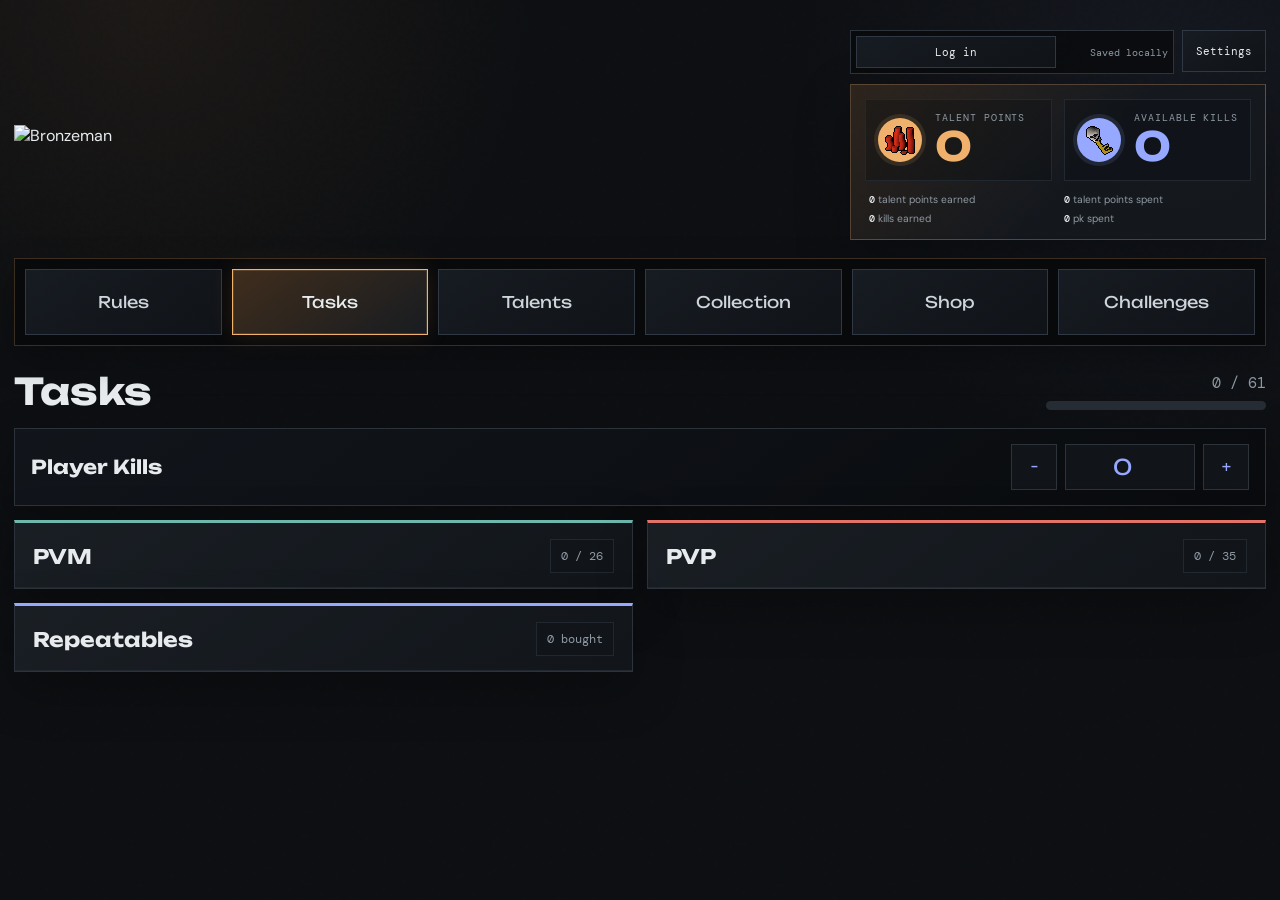
==== commit 9e9fce30: "Challenges tab" ====
--- a/index.html
+++ b/index.html
@@ -70,6 +70,7 @@
       <button class="tab-button" type="button" data-tab="talents" aria-selected="false">Talents</button>
       <button class="tab-button" type="button" data-tab="unlocks" aria-selected="false">Collection</button>
       <button class="tab-button" type="button" data-tab="shop" aria-selected="false">Shop</button>
+      <button class="tab-button" type="button" data-tab="challenges" aria-selected="false">Challenges</button>
     </nav>
 
     <section class="tab-panel active" id="tasksPanel">
@@ -158,6 +159,14 @@
       <section class="shop-grid" id="shopList" aria-label="GE purchase shop"></section>
     </section>
 
+    <section class="tab-panel" id="challengesPanel">
+      <section class="section-heading compact-heading">
+        <h2>Challenges</h2>
+      </section>
+
+      <section class="challenge-unlock-wrap" id="challengeUnlockList" aria-label="Challenge unlocks"></section>
+    </section>
+
     <section class="tab-panel" id="rulesPanel">
       <section class="section-heading compact-heading">
         <h2>Rules</h2>
@@ -225,4 +234,3 @@
 
 
 
-
--- a/styles.css
+++ b/styles.css
@@ -1839,7 +1839,7 @@
 }
 
 .tabs {
-  grid-template-columns: repeat(5, minmax(0, 1fr));
+  grid-template-columns: repeat(6, minmax(0, 1fr));
 }
 
 .checkmark {
@@ -2210,4 +2210,293 @@
   .unlocked-grid {
     grid-template-columns: repeat(auto-fill, minmax(142px, 1fr));
   }
-}+}
+
+/* Challenge unlocks */
+.challenge-unlock-wrap {
+  display: grid;
+  gap: 16px;
+}
+
+.challenge-unlock-card {
+  display: grid;
+  gap: 14px;
+  padding: 16px;
+  background: linear-gradient(145deg, rgba(26, 31, 37, 0.98), rgba(18, 22, 27, 0.98));
+  border: 1px solid var(--line);
+  border-top: 3px solid var(--bronze-bright);
+  box-shadow: var(--shadow);
+}
+
+.challenge-unlock-header,
+.challenge-roll-header {
+  display: flex;
+  align-items: center;
+  justify-content: space-between;
+  gap: 14px;
+}
+
+.challenge-eyebrow,
+.challenge-completions,
+.challenge-roll-header span,
+.challenge-reward-item span,
+.challenge-empty {
+  color: var(--muted);
+  font: 0.66rem "DM Mono", monospace;
+}
+
+.challenge-eyebrow {
+  display: block;
+  margin-bottom: 6px;
+  color: var(--bronze-bright);
+  letter-spacing: 0.06em;
+  text-transform: uppercase;
+}
+
+.challenge-unlock-header h3 {
+  font-size: 1.15rem;
+}
+
+.challenge-completions {
+  padding: 8px 10px;
+  background: #11151a;
+  border: 1px solid var(--line-soft);
+  white-space: nowrap;
+}
+
+.challenge-shop-card {
+  display: grid;
+  grid-template-columns: minmax(260px, 0.7fr) minmax(0, 1fr);
+  gap: 14px;
+  padding: 14px;
+  background: rgba(8, 9, 11, 0.42);
+  border: 1px solid var(--line-soft);
+}
+
+.challenge-kit {
+  display: grid;
+  gap: 10px;
+  align-content: center;
+}
+
+.challenge-kit-row {
+  display: grid;
+  grid-template-columns: repeat(3, minmax(0, 1fr));
+  gap: 8px;
+}
+
+.challenge-kit-item {
+  display: grid;
+  min-width: 0;
+  min-height: 86px;
+  place-items: center;
+  gap: 7px;
+  padding: 9px;
+  background: rgba(0, 0, 0, 0.24);
+  border: 1px solid var(--line-soft);
+}
+
+.challenge-kit-item img {
+  max-width: 38px;
+  max-height: 38px;
+  image-rendering: pixelated;
+}
+
+.challenge-kit-item b {
+  max-width: 100%;
+  color: #cbd1d6;
+  font: 0.58rem "DM Mono", monospace;
+  line-height: 1.15;
+  overflow-wrap: anywhere;
+  text-align: center;
+}
+
+.challenge-copy {
+  display: grid;
+  align-content: center;
+  gap: 12px;
+}
+
+.challenge-copy ul {
+  display: grid;
+  gap: 8px;
+  margin: 0;
+  padding-left: 18px;
+  color: #cbd1d6;
+  font-size: 0.88rem;
+  line-height: 1.35;
+}
+
+.challenge-copy p {
+  margin: 0;
+  color: var(--muted);
+  font-size: 0.88rem;
+  line-height: 1.35;
+}
+
+.challenge-copy b {
+  color: var(--text);
+}
+
+.challenge-roll-panel,
+.challenge-unlocked-panel {
+  display: grid;
+  gap: 10px;
+}
+
+.challenge-roll-header h4,
+.challenge-unlocked-panel h4 {
+  margin: 0 0 4px;
+  font-family: "Unbounded", sans-serif;
+  font-size: 0.86rem;
+}
+
+.challenge-roll-header button {
+  min-height: 40px;
+  padding: 0 13px;
+  color: #17120d;
+  background: var(--bronze-bright);
+  border: 0;
+  cursor: pointer;
+  font: 0.68rem "DM Mono", monospace;
+  font-weight: 500;
+  white-space: nowrap;
+}
+
+.challenge-roll-header button:disabled {
+  color: #9aa4ad;
+  background: #2d353d;
+  cursor: not-allowed;
+}
+
+.roulette-strip {
+  display: grid;
+  grid-auto-columns: minmax(92px, 1fr);
+  grid-auto-flow: column;
+  gap: 8px;
+  overflow-x: auto;
+  padding: 8px;
+  background: rgba(8, 9, 11, 0.48);
+  border: 1px solid var(--line-soft);
+}
+
+.roulette-item {
+  position: relative;
+  display: grid;
+  place-items: center;
+  gap: 6px;
+  min-height: 88px;
+  padding: 8px;
+  opacity: 0.58;
+  background: rgba(18, 22, 27, 0.82);
+  border: 1px solid var(--line-soft);
+}
+
+.roulette-item img {
+  max-width: 36px;
+  max-height: 36px;
+  image-rendering: pixelated;
+}
+
+.roulette-item b {
+  max-width: 100%;
+  color: #cbd1d6;
+  font: 0.55rem "DM Mono", monospace;
+  line-height: 1.12;
+  overflow-wrap: anywhere;
+  text-align: center;
+}
+
+.roulette-item.is-unlocked {
+  opacity: 1;
+  border-color: rgba(143, 209, 116, 0.56);
+  background: rgba(22, 34, 25, 0.78);
+}
+
+.roulette-item.latest {
+  border-color: var(--bronze-bright);
+  box-shadow: inset 0 0 0 1px rgba(240, 177, 108, 0.18);
+}
+
+.challenge-reward-grid {
+  display: grid;
+  grid-template-columns: repeat(auto-fill, minmax(170px, 1fr));
+  gap: 8px;
+}
+
+.challenge-reward-item {
+  display: grid;
+  grid-template-columns: 42px minmax(0, 1fr);
+  align-items: center;
+  gap: 9px;
+  min-height: 58px;
+  padding: 8px;
+  background: rgba(18, 22, 27, 0.82);
+  border: 1px solid var(--line-soft);
+}
+
+.challenge-reward-item.is-locked {
+  opacity: 0.55;
+}
+
+.challenge-reward-item.is-unlocked {
+  border-color: rgba(143, 209, 116, 0.64);
+  background: rgba(22, 34, 25, 0.82);
+}
+
+.challenge-reward-art {
+  display: grid;
+  place-items: center;
+  width: 42px;
+  height: 42px;
+}
+
+.challenge-reward-art img {
+  max-width: 34px;
+  max-height: 34px;
+  image-rendering: pixelated;
+}
+
+.challenge-reward-item h4 {
+  margin: 0 0 4px;
+  font-family: "Unbounded", sans-serif;
+  font-size: 0.62rem;
+  line-height: 1.18;
+  overflow-wrap: anywhere;
+}
+
+.challenge-reward-item.is-unlocked span {
+  color: var(--good);
+}
+
+.challenge-empty {
+  margin: 0;
+  padding: 12px;
+  background: rgba(8, 9, 11, 0.4);
+  border: 1px solid var(--line-soft);
+}
+
+@media (max-width: 900px) {
+  .challenge-unlock-header,
+  .challenge-roll-header,
+  .challenge-shop-card {
+    grid-template-columns: 1fr;
+  }
+
+  .challenge-unlock-header,
+  .challenge-roll-header {
+    align-items: flex-start;
+    flex-direction: column;
+  }
+
+  .challenge-roll-header button {
+    width: 100%;
+  }
+}
+
+@media (max-width: 520px) {
+  .challenge-kit-row,
+  .challenge-reward-grid {
+    grid-template-columns: 1fr;
+  }
+}
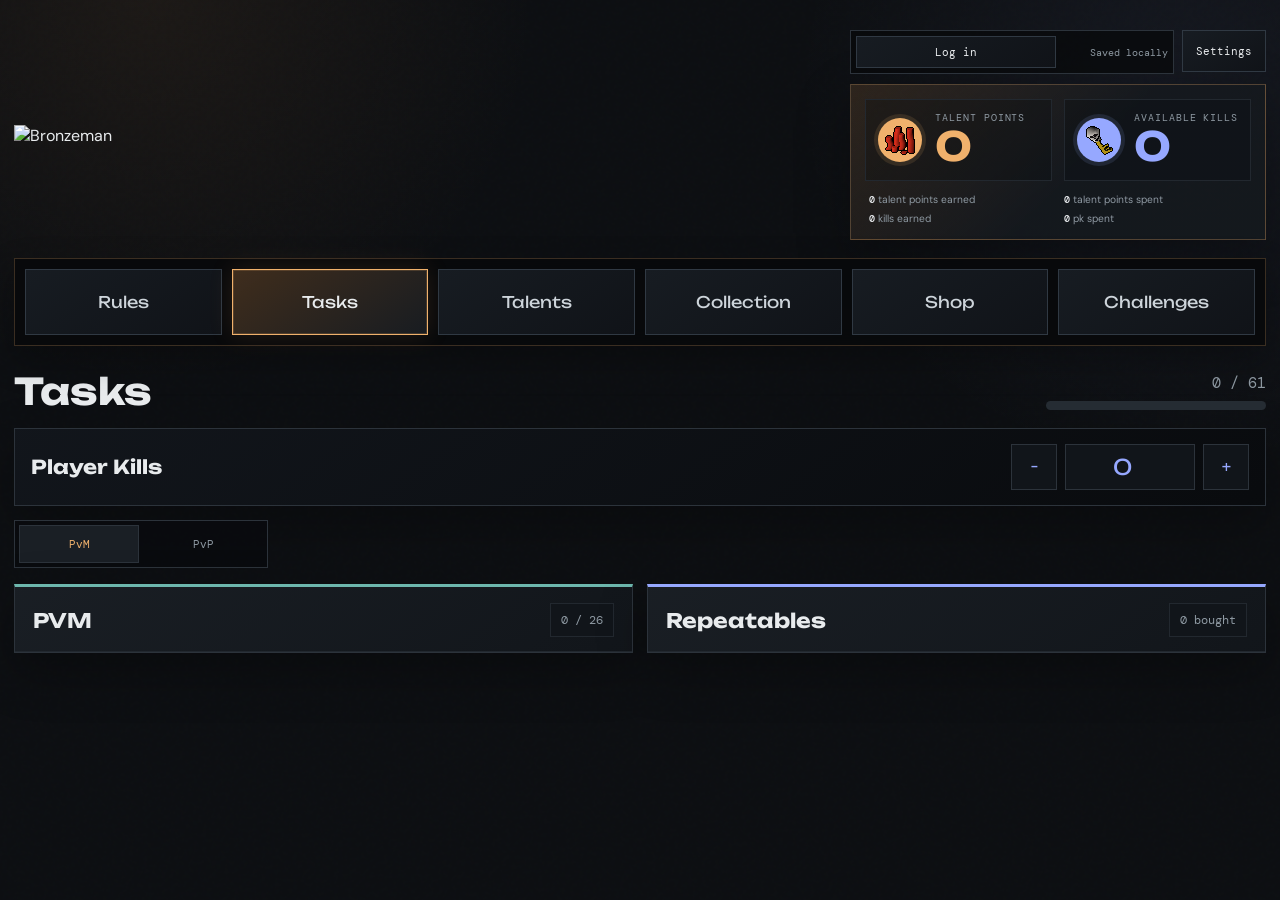
==== commit 7a746ce4: "shop and talent readability" ====
--- a/index.html
+++ b/index.html
@@ -91,7 +91,12 @@
         </div>
       </section>
 
-      <section class="challenge-area">
+      <div class="section-subtabs" role="tablist" aria-label="Task type">
+        <button class="section-subtab active" type="button" role="tab" data-subtab-group="tasks" data-subtab="pvm" aria-selected="true">PvM</button>
+        <button class="section-subtab" type="button" role="tab" data-subtab-group="tasks" data-subtab="pvp" aria-selected="false">PvP</button>
+      </div>
+
+      <section class="challenge-area subtab-panel active" data-subtab-panel-group="tasks" data-subtab-panel="pvm">
         <article class="challenge-card pvm-card">
           <div class="card-header">
             <h3>PVM</h3>
@@ -100,20 +105,22 @@
           <div class="challenge-list staged" id="pvmList"></div>
         </article>
 
+        <article class="challenge-card repeatable-card">
+          <div class="card-header">
+            <h3>Repeatables</h3>
+            <span class="challenge-count" id="repeatableCount">0 bought</span>
+          </div>
+          <div class="challenge-list" id="repeatableList"></div>
+        </article>
+      </section>
+
+      <section class="challenge-area subtab-panel" data-subtab-panel-group="tasks" data-subtab-panel="pvp">
         <article class="challenge-card pvp-card">
           <div class="card-header">
             <h3>PVP</h3>
             <span class="challenge-count" id="pvpCount">0 / 35</span>
           </div>
           <div class="challenge-list" id="pvpList"></div>
-        </article>
-
-        <article class="challenge-card repeatable-card">
-          <div class="card-header">
-            <h3>Repeatables</h3>
-            <span class="challenge-count" id="repeatableCount">0 bought</span>
-          </div>
-          <div class="challenge-list" id="repeatableList"></div>
         </article>
       </section>
     </section>
@@ -156,7 +163,13 @@
         <h2>Shop</h2>
       </section>
 
-      <section class="shop-grid" id="shopList" aria-label="GE purchase shop"></section>
+      <div class="section-subtabs" role="tablist" aria-label="Shop type">
+        <button class="section-subtab active" type="button" role="tab" data-subtab-group="shop" data-subtab="resupply" aria-selected="true">Resupply</button>
+        <button class="section-subtab" type="button" role="tab" data-subtab-group="shop" data-subtab="unlocks" aria-selected="false">Unlocks</button>
+      </div>
+
+      <section class="shop-grid subtab-panel active" id="shopResupplyList" data-subtab-panel-group="shop" data-subtab-panel="resupply" aria-label="Resupply shop"></section>
+      <section class="shop-grid subtab-panel" id="shopUnlocksList" data-subtab-panel-group="shop" data-subtab-panel="unlocks" aria-label="Unlock shop"></section>
     </section>
 
     <section class="tab-panel" id="challengesPanel">
@@ -232,5 +245,3 @@
 
 
 
-
-
--- a/styles.css
+++ b/styles.css
@@ -2338,6 +2338,14 @@
   color: var(--text);
 }
 
+.challenge-copy .challenge-disclaimer {
+  padding: 9px 10px;
+  color: #d7b889;
+  background: rgba(209, 141, 75, 0.09);
+  border: 1px solid rgba(240, 177, 108, 0.22);
+  font: 0.72rem "DM Mono", monospace;
+}
+
 .challenge-roll-panel,
 .challenge-unlocked-panel {
   display: grid;
@@ -2369,15 +2377,88 @@
   cursor: not-allowed;
 }
 
+.roulette-stage {
+  --roulette-card: 106px;
+  --roulette-gap: 8px;
+  position: relative;
+  overflow: hidden;
+  min-height: 116px;
+  padding: 8px;
+  background:
+    linear-gradient(90deg, rgba(8, 9, 11, 0.95), transparent 16%, transparent 84%, rgba(8, 9, 11, 0.95)),
+    rgba(8, 9, 11, 0.48);
+  border: 1px solid var(--line-soft);
+}
+
+.roulette-stage::before,
+.roulette-stage::after {
+  position: absolute;
+  z-index: 3;
+  top: 0;
+  bottom: 0;
+  width: 70px;
+  content: "";
+  pointer-events: none;
+}
+
+.roulette-stage::before {
+  left: 0;
+  background: linear-gradient(90deg, rgba(8, 9, 11, 0.98), transparent);
+}
+
+.roulette-stage::after {
+  right: 0;
+  background: linear-gradient(270deg, rgba(8, 9, 11, 0.98), transparent);
+}
+
+.roulette-pointer {
+  position: absolute;
+  z-index: 5;
+  top: 7px;
+  bottom: 7px;
+  left: 50%;
+  width: 2px;
+  background: linear-gradient(180deg, transparent, var(--bronze-bright) 18%, var(--bronze-bright) 82%, transparent);
+  box-shadow: 0 0 18px rgba(240, 177, 108, 0.8);
+  transform: translateX(-50%);
+  pointer-events: none;
+}
+
+.roulette-pointer::before,
+.roulette-pointer::after {
+  position: absolute;
+  left: 50%;
+  width: 14px;
+  height: 14px;
+  content: "";
+  background: var(--bronze-bright);
+  box-shadow: 0 0 16px rgba(240, 177, 108, 0.65);
+  transform: translateX(-50%) rotate(45deg);
+}
+
+.roulette-pointer::before {
+  top: -3px;
+}
+
+.roulette-pointer::after {
+  bottom: -3px;
+}
+
 .roulette-strip {
   display: grid;
-  grid-auto-columns: minmax(92px, 1fr);
+  grid-auto-columns: var(--roulette-card);
   grid-auto-flow: column;
-  gap: 8px;
-  overflow-x: auto;
-  padding: 8px;
-  background: rgba(8, 9, 11, 0.48);
-  border: 1px solid var(--line-soft);
+  gap: var(--roulette-gap);
+  min-width: max-content;
+  will-change: transform;
+}
+
+.roulette-stage.countdown .roulette-strip {
+  filter: saturate(0.85) brightness(0.76);
+}
+
+.roulette-stage.rolling .roulette-strip {
+  pointer-events: none;
 }
 
 .roulette-item {
@@ -2385,11 +2466,12 @@
   display: grid;
   place-items: center;
   gap: 6px;
-  min-height: 88px;
+  min-height: 98px;
   padding: 8px;
   opacity: 0.58;
   background: rgba(18, 22, 27, 0.82);
   border: 1px solid var(--line-soft);
+  transition: opacity 160ms ease, border-color 160ms ease, background 160ms ease, transform 160ms ease;
 }
 
 .roulette-item img {
@@ -2418,6 +2500,117 @@
   box-shadow: inset 0 0 0 1px rgba(240, 177, 108, 0.18);
 }
 
+.roulette-item.target {
+  opacity: 1;
+  border-color: var(--bronze-bright);
+  background:
+    radial-gradient(circle at 50% 24%, rgba(240, 177, 108, 0.22), transparent 52%),
+    rgba(27, 23, 18, 0.94);
+  box-shadow: inset 0 0 0 1px rgba(240, 177, 108, 0.28), 0 0 24px rgba(240, 177, 108, 0.18);
+}
+
+.roulette-countdown {
+  position: absolute;
+  z-index: 8;
+  inset: 8px;
+  display: grid;
+  place-items: center;
+  background: rgba(8, 9, 11, 0.72);
+  border: 1px solid rgba(240, 177, 108, 0.35);
+  backdrop-filter: blur(4px);
+  animation: countdownPanelPulse 1s ease-in-out infinite;
+}
+
+.roulette-countdown strong {
+  color: var(--bronze-bright);
+  font-family: "Unbounded", sans-serif;
+  font-size: clamp(3.2rem, 8vw, 5.8rem);
+  line-height: 0.9;
+  text-shadow: 0 0 26px rgba(240, 177, 108, 0.5);
+  animation: countdownNumberPop 1s ease-in-out infinite;
+}
+
+@keyframes countdownPanelPulse {
+  0%,
+  100% {
+    box-shadow: inset 0 0 0 1px rgba(240, 177, 108, 0.08), 0 0 0 rgba(240, 177, 108, 0);
+  }
+
+  50% {
+    box-shadow: inset 0 0 0 1px rgba(240, 177, 108, 0.2), 0 0 28px rgba(240, 177, 108, 0.16);
+  }
+}
+
+@keyframes countdownNumberPop {
+  0% {
+    opacity: 0.2;
+    transform: scale(0.82);
+  }
+
+  28%,
+  72% {
+    opacity: 1;
+    transform: scale(1);
+  }
+
+  100% {
+    opacity: 0.2;
+    transform: scale(1.16);
+  }
+}
+
+/* Page-level segmented views */
+.section-subtabs {
+  display: inline-grid;
+  grid-auto-flow: column;
+  grid-auto-columns: minmax(120px, 1fr);
+  gap: 4px;
+  margin-bottom: 16px;
+  padding: 4px;
+  background: rgba(9, 11, 14, 0.72);
+  border: 1px solid var(--line);
+}
+
+.section-subtab {
+  min-height: 38px;
+  padding: 0 18px;
+  color: var(--muted);
+  background: transparent;
+  border: 1px solid transparent;
+  cursor: pointer;
+  font: 0.7rem "DM Mono", monospace;
+  transition: 150ms ease;
+}
+
+.section-subtab:hover {
+  color: var(--text);
+}
+
+.section-subtab.active {
+  color: var(--bronze-bright);
+  background: var(--panel-2);
+  border-color: var(--line);
+}
+
+.subtab-panel {
+  display: none;
+}
+
+.subtab-panel.active {
+  display: grid;
+}
+
+.challenge-area[data-subtab-panel="pvp"] {
+  grid-template-columns: 1fr;
+}
+
+@media (max-width: 520px) {
+  .section-subtabs {
+    width: 100%;
+    grid-auto-columns: 1fr;
+  }
+}
+
 .challenge-reward-grid {
   display: grid;
   grid-template-columns: repeat(auto-fill, minmax(170px, 1fr));
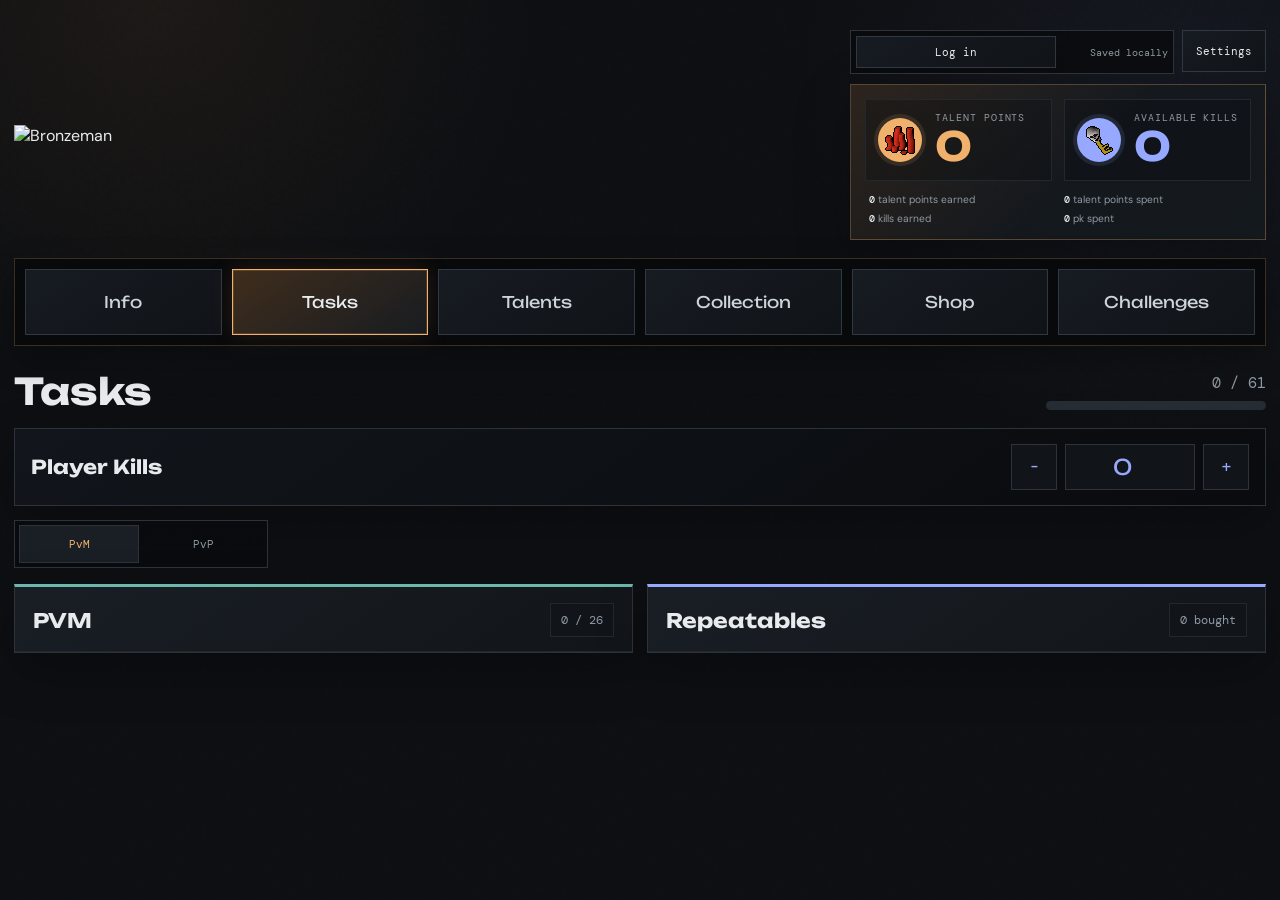
==== commit 361e73b4: "Changed Rules into Info and added changelogs" ====
--- a/index.html
+++ b/index.html
@@ -65,7 +65,7 @@
     </header>
 
     <nav class="tabs" aria-label="Progress sections">
-      <button class="tab-button" type="button" data-tab="rules" aria-selected="false">Rules</button>
+      <button class="tab-button" type="button" data-tab="info" aria-selected="false">Info</button>
       <button class="tab-button active" type="button" data-tab="tasks" aria-selected="true">Tasks</button>
       <button class="tab-button" type="button" data-tab="talents" aria-selected="false">Talents</button>
       <button class="tab-button" type="button" data-tab="unlocks" aria-selected="false">Collection</button>
@@ -180,9 +180,9 @@
       <section class="challenge-unlock-wrap" id="challengeUnlockList" aria-label="Challenge unlocks"></section>
     </section>
 
-    <section class="tab-panel" id="rulesPanel">
-      <section class="section-heading compact-heading">
-        <h2>Rules</h2>
+    <section class="tab-panel" id="infoPanel">
+      <section class="section-heading compact-heading">
+        <h2>Info</h2>
       </section>
 
       <section class="rules-wrap" aria-label="Bronzeman mode rules and information">
@@ -224,6 +224,15 @@
             <h3>Honor The Spirit</h3>
             <p>Off-meta, risky, and funny PK setups are encouraged.</p>
           </article>
+        </div>
+      </section>
+      <section class="changelog-wrap" aria-labelledby="changesHeading">
+        <div class="changelog-heading">
+          <span class="section-kicker">App history</span>
+          <h2 id="changesHeading">Changes</h2>
+        </div>
+        <div class="changelog-list" id="changelogList" aria-live="polite">
+          <p class="changelog-status">Loading changes.</p>
         </div>
       </section>
     </section>
--- a/styles.css
+++ b/styles.css
@@ -2346,6 +2346,36 @@
   font: 0.72rem "DM Mono", monospace;
 }
 
+.challenge-milestone-panel {
+  display: grid;
+  gap: 14px;
+  padding: 14px;
+  background: rgba(8, 9, 11, 0.48);
+  border: 1px solid var(--line-soft);
+}
+
+.challenge-milestone-track {
+  display: grid;
+  grid-template-columns: repeat(3, minmax(0, 1fr));
+  gap: 8px;
+}
+
+.challenge-milestone-track span {
+  display: grid;
+  min-height: 44px;
+  place-items: center;
+  color: var(--muted);
+  background: rgba(18, 22, 27, 0.82);
+  border: 1px solid var(--line-soft);
+  font: 0.72rem "DM Mono", monospace;
+}
+
+.challenge-milestone-track span.is-complete {
+  color: #17120d;
+  background: var(--bronze-bright);
+  border-color: var(--bronze-bright);
+}
+
 .challenge-roll-panel,
 .challenge-unlocked-panel {
   display: grid;
@@ -2693,3 +2723,124 @@
     grid-template-columns: 1fr;
   }
 }
+/* Info changelog */
+.changelog-wrap {
+  display: grid;
+  gap: 14px;
+  margin-top: 28px;
+  padding-top: 24px;
+  border-top: 1px solid var(--line);
+}
+
+.changelog-heading {
+  display: grid;
+  gap: 4px;
+}
+
+.changelog-heading h2 {
+  margin: 0;
+  font-size: clamp(1.35rem, 2vw, 1.8rem);
+}
+
+.changelog-heading .section-kicker,
+.changelog-label {
+  color: var(--bronze-bright);
+  font: 0.72rem "DM Mono", monospace;
+  letter-spacing: 0.12em;
+  text-transform: uppercase;
+}
+
+.changelog-list {
+  display: grid;
+  gap: 16px;
+}
+
+.changelog-card {
+  overflow: hidden;
+  background: linear-gradient(145deg, rgba(26, 31, 37, 0.98), rgba(18, 22, 27, 0.98));
+  border: 1px solid var(--line);
+  border-top: 3px solid var(--bronze-bright);
+  box-shadow: var(--shadow);
+}
+
+.changelog-card-header {
+  display: flex;
+  align-items: center;
+  justify-content: space-between;
+  gap: 16px;
+  padding: 18px 20px;
+  background: rgba(255, 255, 255, 0.025);
+  border-bottom: 1px solid var(--line);
+}
+
+.changelog-card-header div {
+  display: grid;
+  gap: 4px;
+}
+
+.changelog-card-header time {
+  color: var(--text);
+  font-size: 1.05rem;
+  font-weight: 700;
+}
+
+.changelog-version {
+  padding: 7px 10px;
+  color: var(--bronze-bright);
+  background: rgba(190, 126, 58, 0.12);
+  border: 1px solid rgba(190, 126, 58, 0.45);
+  border-radius: 999px;
+  font: 0.75rem "DM Mono", monospace;
+}
+
+.changelog-body {
+  display: grid;
+  grid-template-columns: repeat(2, minmax(0, 1fr));
+  gap: 12px;
+  padding: 16px;
+}
+
+.change-group {
+  padding: 15px;
+  background: rgba(9, 12, 15, 0.42);
+  border: 1px solid rgba(255, 255, 255, 0.07);
+}
+
+.change-group h4 {
+  margin: 0 0 10px;
+  color: var(--bronze-bright);
+  font-size: 0.82rem;
+  letter-spacing: 0.08em;
+  text-transform: uppercase;
+}
+
+.change-group ul {
+  display: grid;
+  gap: 7px;
+  margin: 0;
+  padding-left: 18px;
+}
+
+.change-group li,
+.changelog-status {
+  color: var(--muted);
+  font-size: 0.88rem;
+  line-height: 1.45;
+}
+
+.changelog-status {
+  margin: 0;
+  padding: 18px;
+  background: rgba(18, 22, 27, 0.78);
+  border: 1px dashed var(--line);
+}
+
+@media (max-width: 720px) {
+  .changelog-body {
+    grid-template-columns: 1fr;
+  }
+
+  .changelog-card-header {
+    align-items: flex-start;
+  }
+}
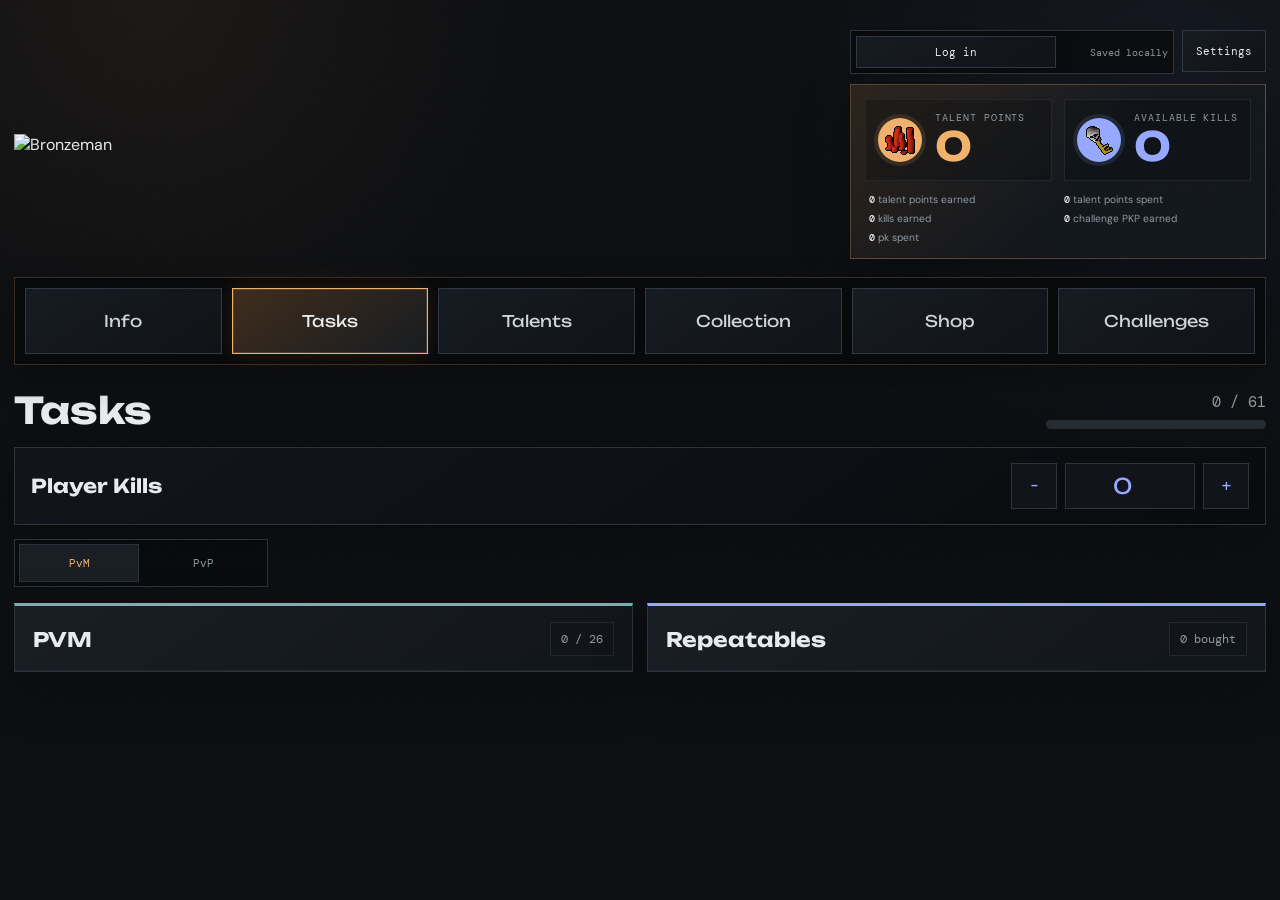
==== commit b7703c1e: "stuff" ====
--- a/index.html
+++ b/index.html
@@ -41,7 +41,7 @@
 
         <section class="point-panel" aria-label="Point totals">
         <div class="point-stat primary">
-          <span class="point-icon"><img src="images/other/Blood_money_10000.png" alt="" /></span>
+          <span class="point-icon"><img src="images/other/Blood%20money%2010000.png" alt="" /></span>
           <div>
             <span class="stat-label">TALENT POINTS</span>
             <strong id="availablePoints">0</strong>
@@ -58,6 +58,7 @@
           <span><b id="earnedPoints">0</b> talent points earned</span>
           <span><b id="spentPoints">0</b> talent points spent</span>
           <span><b id="killsEarned">0</b> kills earned</span>
+          <span><b id="challengePkpEarned">0</b> challenge PKP earned</span>
           <span><b id="shopSpent">0</b> pk spent</span>
         </div>
       </section>
@@ -122,6 +123,14 @@
           </div>
           <div class="challenge-list" id="pvpList"></div>
         </article>
+
+        <article class="challenge-card repeatable-card">
+          <div class="card-header">
+            <h3>Repeatables</h3>
+            <span class="challenge-count" id="pvpRepeatableCount">0 bought</span>
+          </div>
+          <div class="challenge-list" id="pvpRepeatableList"></div>
+        </article>
       </section>
     </section>
 
@@ -166,10 +175,12 @@
       <div class="section-subtabs" role="tablist" aria-label="Shop type">
         <button class="section-subtab active" type="button" role="tab" data-subtab-group="shop" data-subtab="resupply" aria-selected="true">Resupply</button>
         <button class="section-subtab" type="button" role="tab" data-subtab-group="shop" data-subtab="unlocks" aria-selected="false">Unlocks</button>
+        <button class="section-subtab" type="button" role="tab" data-subtab-group="shop" data-subtab="other" aria-selected="false">Other</button>
       </div>
 
       <section class="shop-grid subtab-panel active" id="shopResupplyList" data-subtab-panel-group="shop" data-subtab-panel="resupply" aria-label="Resupply shop"></section>
       <section class="shop-grid subtab-panel" id="shopUnlocksList" data-subtab-panel-group="shop" data-subtab-panel="unlocks" aria-label="Unlock shop"></section>
+      <section class="shop-grid subtab-panel" id="shopOtherList" data-subtab-panel-group="shop" data-subtab-panel="other" aria-label="Other shop"></section>
     </section>
 
     <section class="tab-panel" id="challengesPanel">
--- a/styles.css
+++ b/styles.css
@@ -455,6 +455,10 @@
   color: var(--pvm);
 }
 
+.pvp-card .challenge-stage.unlocked .stage-header strong {
+  color: var(--pvp);
+}
+
 .challenge-item {
   display: grid;
   grid-template-columns: 24px 1fr auto;
@@ -2236,7 +2240,6 @@
   gap: 14px;
 }
 
-.challenge-eyebrow,
 .challenge-completions,
 .challenge-roll-header span,
 .challenge-reward-item span,
@@ -2245,13 +2248,6 @@
   font: 0.66rem "DM Mono", monospace;
 }
 
-.challenge-eyebrow {
-  display: block;
-  margin-bottom: 6px;
-  color: var(--bronze-bright);
-  letter-spacing: 0.06em;
-  text-transform: uppercase;
-}
 
 .challenge-unlock-header h3 {
   font-size: 1.15rem;
@@ -2271,6 +2267,10 @@
   padding: 14px;
   background: rgba(8, 9, 11, 0.42);
   border: 1px solid var(--line-soft);
+}
+
+.challenge-shop-card.no-kit {
+  grid-template-columns: 1fr;
 }
 
 .challenge-kit {
@@ -2356,24 +2356,72 @@
 
 .challenge-milestone-track {
   display: grid;
-  grid-template-columns: repeat(3, minmax(0, 1fr));
+  grid-template-columns: repeat(auto-fit, minmax(140px, 1fr));
   gap: 8px;
 }
 
-.challenge-milestone-track span {
+.challenge-milestone-track span,
+.challenge-milestone-track button {
   display: grid;
   min-height: 44px;
   place-items: center;
+  padding: 8px 12px;
   color: var(--muted);
   background: rgba(18, 22, 27, 0.82);
   border: 1px solid var(--line-soft);
   font: 0.72rem "DM Mono", monospace;
-}
-
-.challenge-milestone-track span.is-complete {
+  text-align: center;
+}
+
+.challenge-milestone-track button {
+  cursor: pointer;
+}
+
+.challenge-milestone-track button:hover {
+  color: var(--text);
+  border-color: var(--bronze-bright);
+}
+
+.challenge-milestone-track span.is-complete,
+.challenge-milestone-track button.is-complete {
   color: #17120d;
   background: var(--bronze-bright);
   border-color: var(--bronze-bright);
+}
+
+.challenge-milestone-track button.is-complete {
+  cursor: not-allowed;
+}
+
+.challenge-milestone-track button.is-locked {
+  color: var(--faint);
+  cursor: not-allowed;
+  opacity: 0.5;
+}
+
+.challenge-counter-stats {
+  display: grid;
+  grid-template-columns: repeat(2, minmax(0, 1fr));
+  gap: 8px;
+}
+
+.challenge-counter-stats span {
+  display: grid;
+  gap: 3px;
+  min-height: 76px;
+  place-items: center;
+  padding: 12px;
+  color: var(--muted);
+  background: rgba(18, 22, 27, 0.82);
+  border: 1px solid var(--line-soft);
+  font: 0.68rem "DM Mono", monospace;
+  text-transform: uppercase;
+}
+
+.challenge-counter-stats b {
+  color: var(--bronze-bright);
+  font-family: "Unbounded", sans-serif;
+  font-size: 1.45rem;
 }
 
 .challenge-roll-panel,
@@ -2630,10 +2678,6 @@
   display: grid;
 }
 
-.challenge-area[data-subtab-panel="pvp"] {
-  grid-template-columns: 1fr;
-}
-
 @media (max-width: 520px) {
   .section-subtabs {
     width: 100%;
@@ -2720,6 +2764,10 @@
 @media (max-width: 520px) {
   .challenge-kit-row,
   .challenge-reward-grid {
+    grid-template-columns: 1fr;
+  }
+
+  .challenge-counter-stats {
     grid-template-columns: 1fr;
   }
 }
